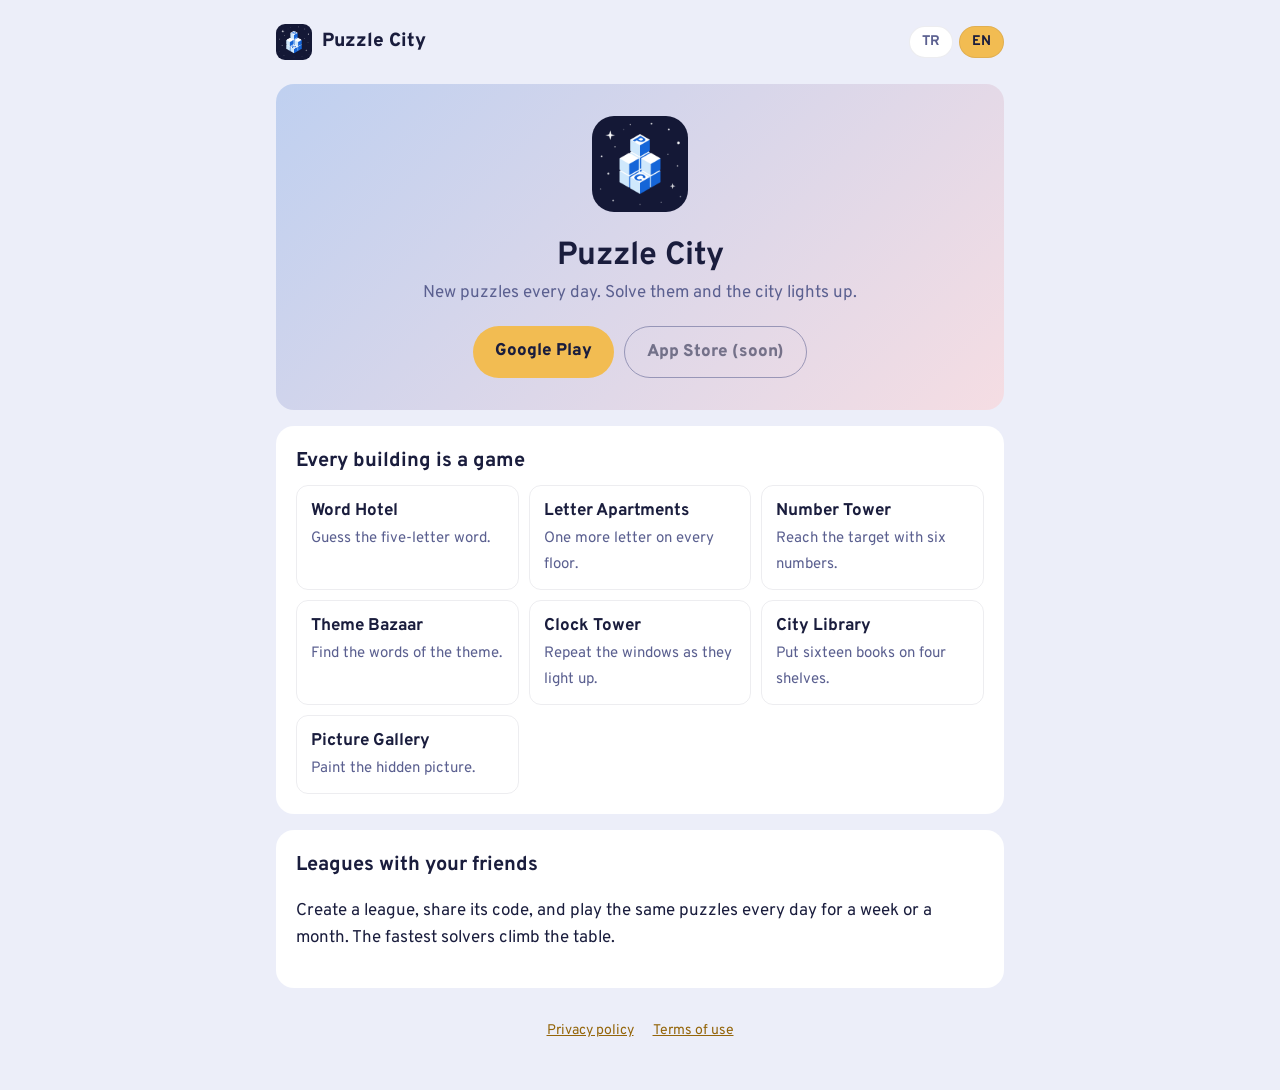
==== index.html @ c21155b1 "Puzzle City website Co-Authored-By: Claude Fable 5.1 <noreply@anthropic.com>" ====
<!doctype html>
<html lang="en" data-lang="en"
      data-title-en="Puzzle City - Daily Puzzle and Leagues"
      data-title-tr="Bulmaca Şehri - Günlük Bulmaca ve Ligler">
<head>
  <meta charset="utf-8">
  <meta name="viewport" content="width=device-width, initial-scale=1">
  <title>Puzzle City - Daily Puzzle and Leagues</title>
  <meta name="description" content="Daily word and number puzzles in a city that lights up as you solve them, with leagues for you and your friends.">
  <link rel="icon" href="/assets/app_icon.png">
  <link rel="preconnect" href="https://fonts.googleapis.com">
  <link rel="preconnect" href="https://fonts.gstatic.com" crossorigin>
  <link href="https://fonts.googleapis.com/css2?family=Overpass:wght@400;700;800;900&display=swap" rel="stylesheet">
  <link rel="stylesheet" href="/assets/style.css">
  <script src="/assets/lang.js"></script>
</head>
<body>
  <div class="page">
    <div class="topbar">
      <a class="brand" href="/">
        <img src="/assets/app_icon.png" alt="">
        <span lang="en">Puzzle City</span><span lang="tr">Bulmaca Şehri</span>
      </a>
      <div class="lang-switch">
        <button type="button" data-set-lang="tr">TR</button>
        <button type="button" data-set-lang="en">EN</button>
      </div>
    </div>

    <section class="hero">
      <img src="/assets/app_icon.png" alt="">
      <h1 lang="en">Puzzle City</h1>
      <h1 lang="tr">Bulmaca Şehri</h1>
      <p lang="en">New puzzles every day. Solve them and the city lights up.</p>
      <p lang="tr">Her gün yeni bulmacalar. Çözdükçe şehrin ışıkları yanar.</p>
      <div class="stores">
        <a class="button" href="https://play.google.com/store/apps/details?id=com.alb.puzzlecity">Google Play</a>
        <a class="button secondary" aria-disabled="true">
          <span lang="en">App Store (soon)</span><span lang="tr">App Store (yakında)</span>
        </a>
      </div>
    </section>

    <section class="card">
      <h2 lang="en">Every building is a game</h2>
      <h2 lang="tr">Her bina bir oyun</h2>
      <ul class="buildings">
        <li lang="en"><strong>Word Hotel</strong><span>Guess the five-letter word.</span></li>
        <li lang="tr"><strong>Kelime Oteli</strong><span>Beş harfli kelimeyi bul.</span></li>
        <li lang="en"><strong>Letter Apartments</strong><span>One more letter on every floor.</span></li>
        <li lang="tr"><strong>Harf Apartmanı</strong><span>Her katta bir harf daha.</span></li>
        <li lang="en"><strong>Number Tower</strong><span>Reach the target with six numbers.</span></li>
        <li lang="tr"><strong>Sayı Kulesi</strong><span>Altı sayıyla hedefe ulaş.</span></li>
        <li lang="en"><strong>Theme Bazaar</strong><span>Find the words of the theme.</span></li>
        <li lang="tr"><strong>Tema Çarşısı</strong><span>Temanın kelimelerini bul.</span></li>
        <li lang="en"><strong>Clock Tower</strong><span>Repeat the windows as they light up.</span></li>
        <li lang="tr"><strong>Saat Kulesi</strong><span>Yanan pencereleri sırayla tekrarla.</span></li>
        <li lang="en"><strong>City Library</strong><span>Put sixteen books on four shelves.</span></li>
        <li lang="tr"><strong>Şehir Kütüphanesi</strong><span>On altı kitabı dört rafa diz.</span></li>
        <li lang="en"><strong>Picture Gallery</strong><span>Paint the hidden picture.</span></li>
        <li lang="tr"><strong>Resim Galerisi</strong><span>Gizli resmi boya.</span></li>
      </ul>
    </section>

    <section class="card">
      <h2 lang="en">Leagues with your friends</h2>
      <h2 lang="tr">Arkadaşlarınla ligler</h2>
      <p lang="en">Create a league, share its code, and play the same puzzles every day for a week or a month. The fastest solvers climb the table.</p>
      <p lang="tr">Bir lig kur, kodunu paylaş; bir hafta ya da bir ay boyunca her gün aynı bulmacaları oynayın. En hızlı çözen sıralamada yükselir.</p>
    </section>

    <footer>
      <a href="/privacy/"><span lang="en">Privacy policy</span><span lang="tr">Gizlilik politikası</span></a>
      <a href="/terms/"><span lang="en">Terms of use</span><span lang="tr">Kullanım koşulları</span></a>
    </footer>
  </div>
</body>
</html>
---- assets/style.css ----
/* Puzzle City site: the app's "Alacakaranlık" palette. Night by default,
   day when the device prefers light. */
:root {
  --background: #12152b;
  --surface: #1c2042;
  --ink: #f2efff;
  --ink-muted: #a7a4cc;
  --outline: rgba(255, 255, 255, 0.08);
  --accent: #c3ccEB;
  --on-accent: #1b1530;
  --accent-ink: #c3ccEB;
  --sky-top: #141836;
  --sky-bottom: #4a3466;
  --window-on: #c3ccEB;
  --radius: 18px;
}

@media (prefers-color-scheme: light) {
  :root {
    --background: #eceef9;
    --surface: #ffffff;
    --ink: #1a1d3d;
    --ink-muted: #5b6090;
    --outline: rgba(26, 29, 61, 0.08);
    --accent: #f2bc52;
    --on-accent: #1a1d3d;
    --accent-ink: #94650a;
    --sky-top: #bfd0f0;
    --sky-bottom: #f5dde3;
    --window-on: #f7c766;
  }
}

* { box-sizing: border-box; }

html { -webkit-text-size-adjust: 100%; }

body {
  margin: 0;
  background: var(--background);
  color: var(--ink);
  font-family: "Overpass", system-ui, -apple-system, "Segoe UI", sans-serif;
  font-size: 17px;
  line-height: 1.55;
}

/* Only the chosen language shows; both are in the page for readers
   without JavaScript. */
html[data-lang="tr"] [lang="en"]:not(html),
html[data-lang="en"] [lang="tr"]:not(html) { display: none; }

a { color: var(--accent-ink); }

.page {
  max-width: 760px;
  margin: 0 auto;
  padding: 24px 16px 48px;
}

.topbar {
  display: flex;
  align-items: center;
  justify-content: space-between;
  gap: 12px;
  margin-bottom: 24px;
}

.brand {
  display: flex;
  align-items: center;
  gap: 10px;
  color: var(--ink);
  text-decoration: none;
  font-weight: 800;
  font-size: 19px;
}

.brand img { width: 36px; height: 36px; border-radius: 9px; }

.lang-switch { display: flex; gap: 6px; }

.lang-switch button {
  font: inherit;
  font-size: 14px;
  font-weight: 700;
  padding: 4px 12px;
  border-radius: 999px;
  border: 1px solid var(--outline);
  background: var(--surface);
  color: var(--ink-muted);
  cursor: pointer;
}

.lang-switch button[aria-pressed="true"] {
  background: var(--accent);
  color: var(--on-accent);
}

.hero {
  padding: 32px 24px;
  border-radius: var(--radius);
  background: linear-gradient(135deg, var(--sky-top), var(--sky-bottom));
  text-align: center;
}

.hero img { width: 96px; height: 96px; border-radius: 22px; }

.hero h1 { margin: 16px 0 4px; font-size: 32px; line-height: 1.2; }

.hero p { margin: 0; color: var(--ink-muted); }

.card {
  margin-top: 16px;
  padding: 20px;
  border-radius: var(--radius);
  background: var(--surface);
}

.card h2 { margin: 0 0 8px; font-size: 20px; }

.buildings {
  display: grid;
  grid-template-columns: repeat(auto-fit, minmax(200px, 1fr));
  gap: 10px;
  margin: 0;
  padding: 0;
  list-style: none;
}

.buildings li {
  padding: 12px 14px;
  border-radius: 12px;
  border: 1px solid var(--outline);
}

.buildings strong { display: block; }

.buildings span { color: var(--ink-muted); font-size: 15px; }

.stores {
  display: flex;
  flex-wrap: wrap;
  gap: 10px;
  justify-content: center;
  margin-top: 20px;
}

.button {
  display: inline-block;
  padding: 12px 22px;
  border-radius: 999px;
  background: var(--accent);
  color: var(--on-accent);
  font-weight: 800;
  text-decoration: none;
}

.button.secondary {
  background: transparent;
  color: var(--ink);
  border: 1px solid var(--ink-muted);
}

.button[aria-disabled="true"] { opacity: 0.55; pointer-events: none; }

.code {
  font-size: 44px;
  font-weight: 900;
  letter-spacing: 10px;
  margin: 8px 0;
  overflow-wrap: anywhere;
}

.legal h1 { font-size: 28px; margin: 0 0 4px; }

.legal h2 { font-size: 19px; margin: 28px 0 6px; }

.legal .updated { color: var(--ink-muted); margin: 0 0 16px; }

.legal ul { padding-left: 22px; }

footer {
  margin-top: 32px;
  color: var(--ink-muted);
  font-size: 14px;
  text-align: center;
}

footer a { margin: 0 8px; }
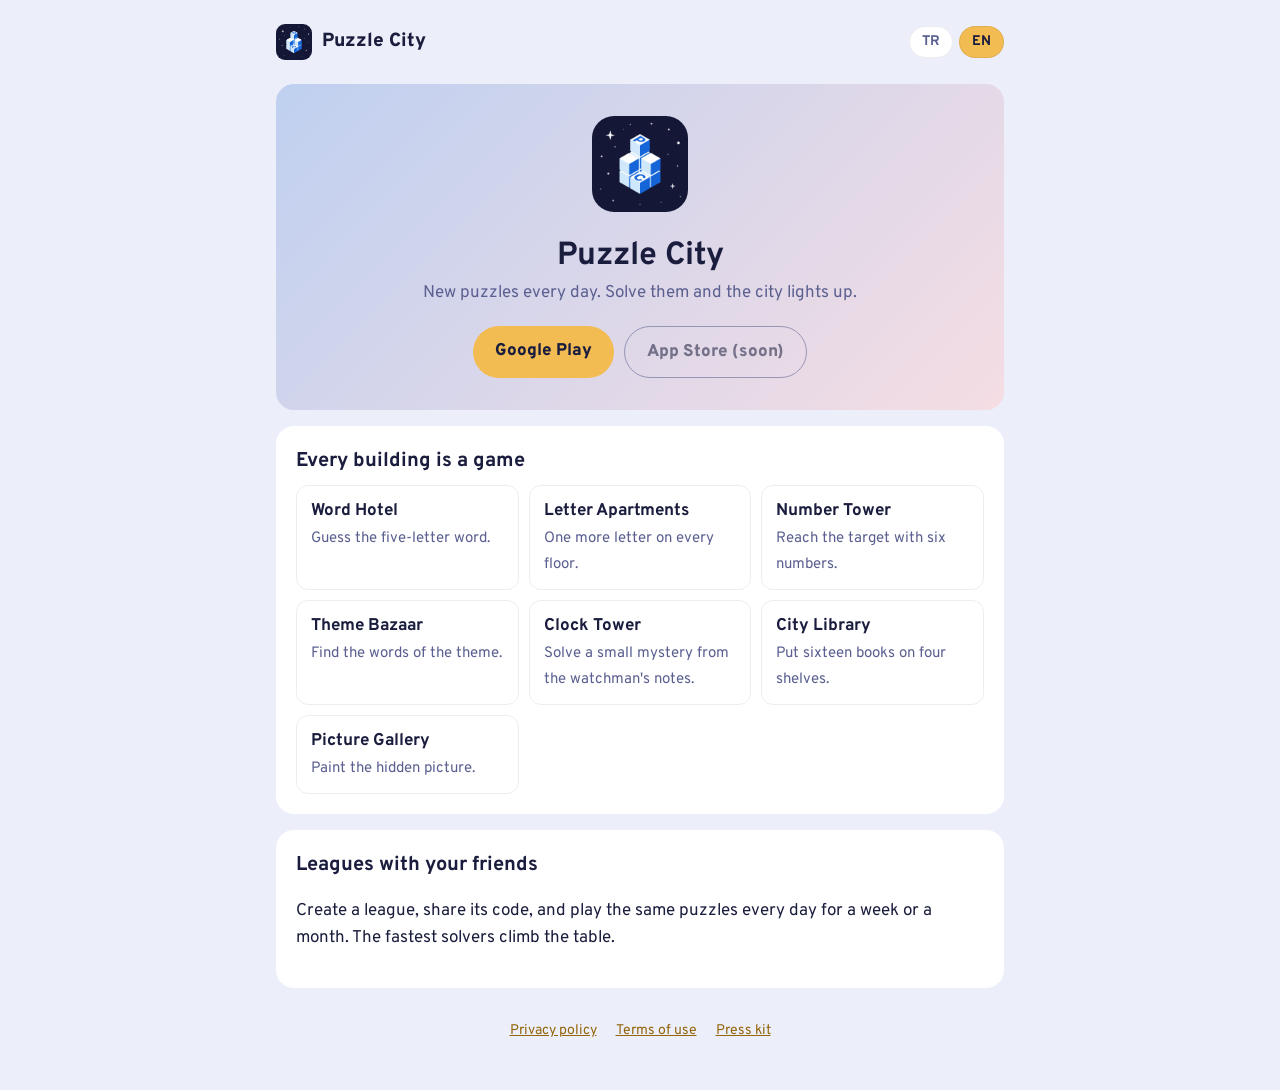
==== commit 7ddd221d: "Press kit page; Clock Tower is now the logic puzzle Co-Authored-By: Claude Opus 5.5 <noreply@anthrop" ====
--- a/index.html
+++ b/index.html
@@ -53,8 +53,8 @@
         <li lang="tr"><strong>Sayı Kulesi</strong><span>Altı sayıyla hedefe ulaş.</span></li>
         <li lang="en"><strong>Theme Bazaar</strong><span>Find the words of the theme.</span></li>
         <li lang="tr"><strong>Tema Çarşısı</strong><span>Temanın kelimelerini bul.</span></li>
-        <li lang="en"><strong>Clock Tower</strong><span>Repeat the windows as they light up.</span></li>
-        <li lang="tr"><strong>Saat Kulesi</strong><span>Yanan pencereleri sırayla tekrarla.</span></li>
+        <li lang="en"><strong>Clock Tower</strong><span>Solve a small mystery from the watchman's notes.</span></li>
+        <li lang="tr"><strong>Saat Kulesi</strong><span>Bekçinin notlarından küçük bir gizemi çöz.</span></li>
         <li lang="en"><strong>City Library</strong><span>Put sixteen books on four shelves.</span></li>
         <li lang="tr"><strong>Şehir Kütüphanesi</strong><span>On altı kitabı dört rafa diz.</span></li>
         <li lang="en"><strong>Picture Gallery</strong><span>Paint the hidden picture.</span></li>
@@ -72,6 +72,7 @@
     <footer>
       <a href="/privacy/"><span lang="en">Privacy policy</span><span lang="tr">Gizlilik politikası</span></a>
       <a href="/terms/"><span lang="en">Terms of use</span><span lang="tr">Kullanım koşulları</span></a>
+      <a href="/press/"><span lang="en">Press kit</span><span lang="tr">Basın kiti</span></a>
     </footer>
   </div>
 </body>
--- a/assets/style.css
+++ b/assets/style.css
@@ -177,7 +177,54 @@
 
 .legal .updated { color: var(--ink-muted); margin: 0 0 16px; }
 
-.legal ul { padding-left: 22px; }
+.legal ul, .legal ol { padding-left: 22px; }
+
+.card h1 { margin: 0 0 8px; font-size: 28px; line-height: 1.2; }
+
+/* Press kit */
+.city-video {
+  display: block;
+  width: 100%;
+  aspect-ratio: 3 / 2;
+  border-radius: var(--radius);
+  background: var(--surface);
+}
+
+.facts {
+  display: grid;
+  grid-template-columns: max-content 1fr;
+  gap: 6px 16px;
+  margin: 0;
+}
+
+.facts dt { color: var(--ink-muted); }
+
+.facts dd { margin: 0; }
+
+.shots {
+  display: flex;
+  gap: 10px;
+  overflow-x: auto;
+  padding-bottom: 6px;
+}
+
+.shots img {
+  flex: 0 0 auto;
+  width: 160px;
+  height: auto;
+  border-radius: 14px;
+}
+
+@media (min-width: 700px) {
+  .shots img { flex: 1 1 0; width: auto; min-width: 0; }
+}
+
+.downloads { margin: 0; padding-left: 22px; }
+
+@media (max-width: 480px) {
+  .facts { grid-template-columns: 1fr; gap: 0; }
+  .facts dd { margin-bottom: 8px; }
+}
 
 footer {
   margin-top: 32px;
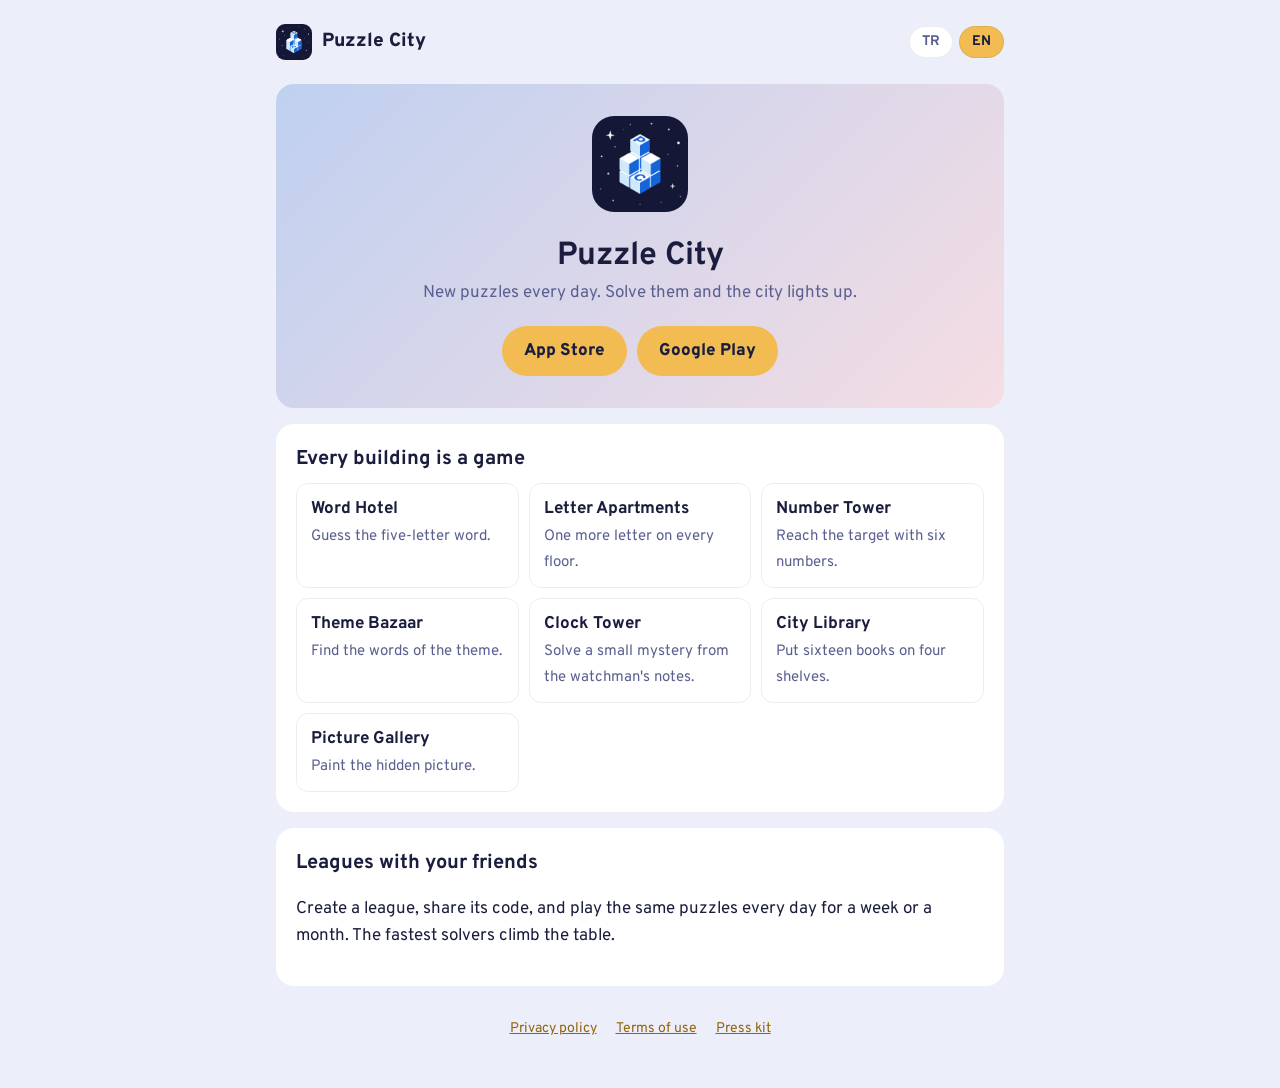
==== commit e1e61a43: "App Store link Co-Authored-By: Claude Opus 5.5 <noreply@anthropic.com>" ====
--- a/index.html
+++ b/index.html
@@ -11,7 +11,7 @@
   <link rel="preconnect" href="https://fonts.googleapis.com">
   <link rel="preconnect" href="https://fonts.gstatic.com" crossorigin>
   <link href="https://fonts.googleapis.com/css2?family=Overpass:wght@400;700;800;900&display=swap" rel="stylesheet">
-  <link rel="stylesheet" href="/assets/style.css">
+  <link rel="stylesheet" href="/assets/style.css?v=2">
   <script src="/assets/lang.js"></script>
 </head>
 <body>
@@ -34,10 +34,8 @@
       <p lang="en">New puzzles every day. Solve them and the city lights up.</p>
       <p lang="tr">Her gün yeni bulmacalar. Çözdükçe şehrin ışıkları yanar.</p>
       <div class="stores">
+        <a class="button" href="https://apps.apple.com/app/id6822248218">App Store</a>
         <a class="button" href="https://play.google.com/store/apps/details?id=com.alb.puzzlecity">Google Play</a>
-        <a class="button secondary" aria-disabled="true">
-          <span lang="en">App Store (soon)</span><span lang="tr">App Store (yakında)</span>
-        </a>
       </div>
     </section>
 
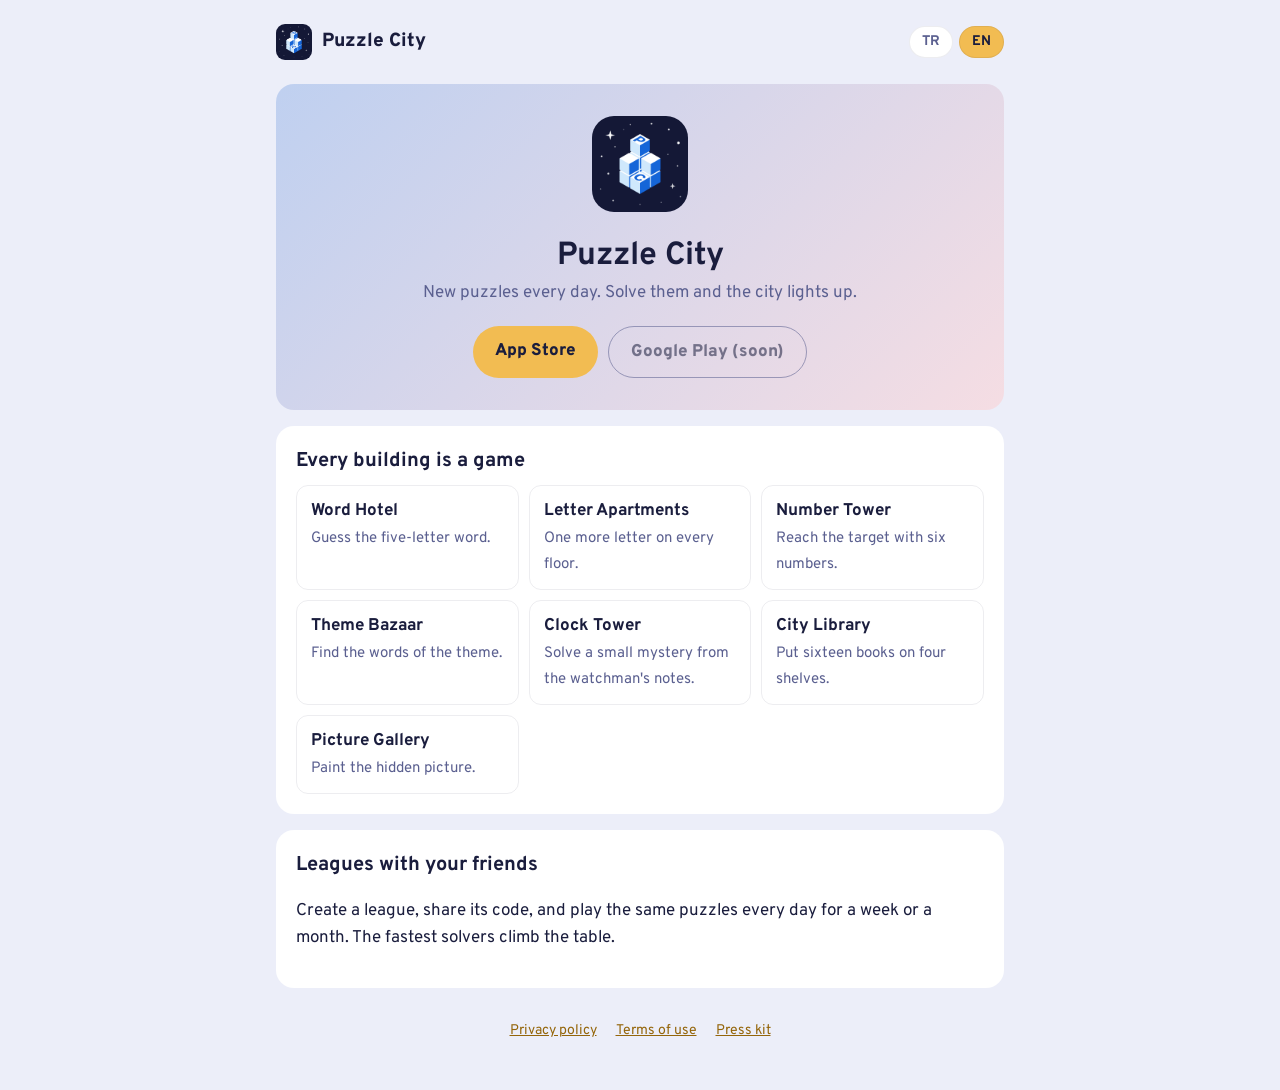
==== commit b0fde3af: "Google Play: soon Co-Authored-By: Claude Opus 5.5 <noreply@anthropic.com>" ====
--- a/index.html
+++ b/index.html
@@ -35,7 +35,9 @@
       <p lang="tr">Her gün yeni bulmacalar. Çözdükçe şehrin ışıkları yanar.</p>
       <div class="stores">
         <a class="button" href="https://apps.apple.com/app/id6822248218">App Store</a>
-        <a class="button" href="https://play.google.com/store/apps/details?id=com.alb.puzzlecity">Google Play</a>
+        <a class="button secondary" aria-disabled="true">
+          <span lang="en">Google Play (soon)</span><span lang="tr">Google Play (yakında)</span>
+        </a>
       </div>
     </section>
 
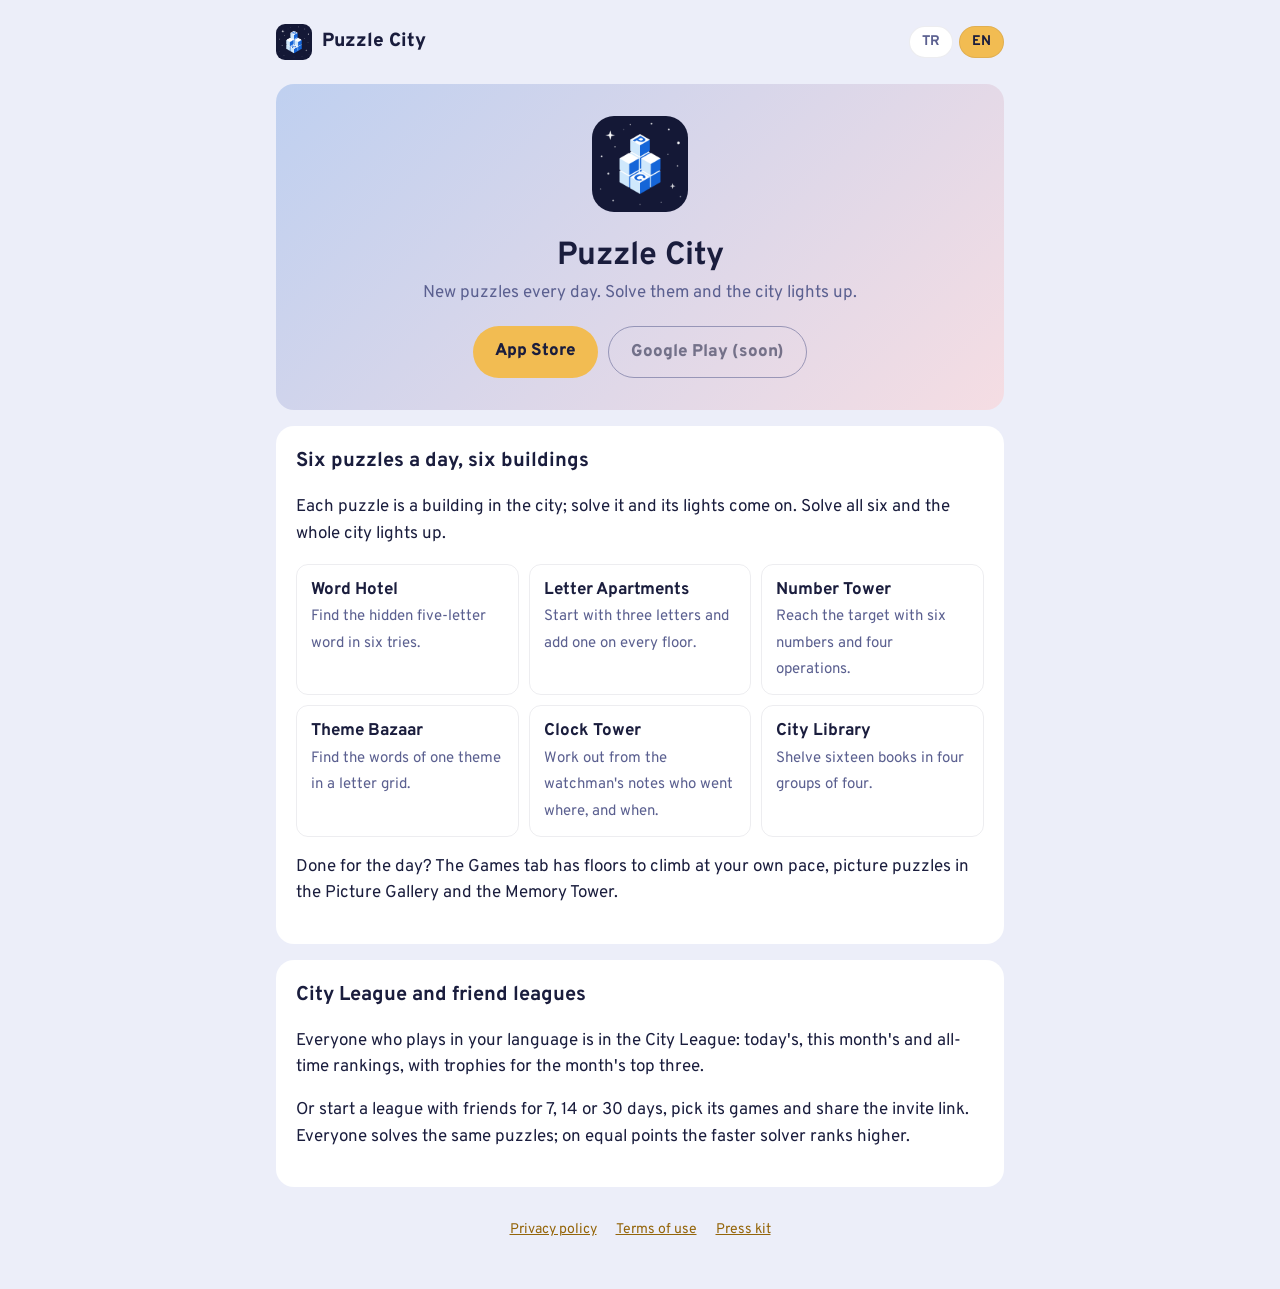
==== commit 682e9862: "Home: six daily games and the City League; press kit: App Store screenshots Co-Authored-By: Claude O" ====
--- a/index.html
+++ b/index.html
@@ -11,7 +11,7 @@
   <link rel="preconnect" href="https://fonts.googleapis.com">
   <link rel="preconnect" href="https://fonts.gstatic.com" crossorigin>
   <link href="https://fonts.googleapis.com/css2?family=Overpass:wght@400;700;800;900&display=swap" rel="stylesheet">
-  <link rel="stylesheet" href="/assets/style.css?v=2">
+  <link rel="stylesheet" href="/assets/style.css?v=3">
   <script src="/assets/lang.js"></script>
 </head>
 <body>
@@ -42,31 +42,35 @@
     </section>
 
     <section class="card">
-      <h2 lang="en">Every building is a game</h2>
-      <h2 lang="tr">Her bina bir oyun</h2>
+      <h2 lang="en">Six puzzles a day, six buildings</h2>
+      <h2 lang="tr">Günde altı bulmaca, altı bina</h2>
+      <p lang="en">Each puzzle is a building in the city; solve it and its lights come on. Solve all six and the whole city lights up.</p>
+      <p lang="tr">Her bulmaca şehirdeki bir bina; çözdükçe binanın ışıkları yanar. Altısını da çöz, bütün şehir aydınlansın.</p>
       <ul class="buildings">
-        <li lang="en"><strong>Word Hotel</strong><span>Guess the five-letter word.</span></li>
-        <li lang="tr"><strong>Kelime Oteli</strong><span>Beş harfli kelimeyi bul.</span></li>
-        <li lang="en"><strong>Letter Apartments</strong><span>One more letter on every floor.</span></li>
-        <li lang="tr"><strong>Harf Apartmanı</strong><span>Her katta bir harf daha.</span></li>
-        <li lang="en"><strong>Number Tower</strong><span>Reach the target with six numbers.</span></li>
-        <li lang="tr"><strong>Sayı Kulesi</strong><span>Altı sayıyla hedefe ulaş.</span></li>
-        <li lang="en"><strong>Theme Bazaar</strong><span>Find the words of the theme.</span></li>
-        <li lang="tr"><strong>Tema Çarşısı</strong><span>Temanın kelimelerini bul.</span></li>
-        <li lang="en"><strong>Clock Tower</strong><span>Solve a small mystery from the watchman's notes.</span></li>
-        <li lang="tr"><strong>Saat Kulesi</strong><span>Bekçinin notlarından küçük bir gizemi çöz.</span></li>
-        <li lang="en"><strong>City Library</strong><span>Put sixteen books on four shelves.</span></li>
-        <li lang="tr"><strong>Şehir Kütüphanesi</strong><span>On altı kitabı dört rafa diz.</span></li>
-        <li lang="en"><strong>Picture Gallery</strong><span>Paint the hidden picture.</span></li>
-        <li lang="tr"><strong>Resim Galerisi</strong><span>Gizli resmi boya.</span></li>
+        <li lang="en"><strong>Word Hotel</strong><span>Find the hidden five-letter word in six tries.</span></li>
+        <li lang="tr"><strong>Kelime Oteli</strong><span>Beş harfli gizli kelimeyi altı denemede bul.</span></li>
+        <li lang="en"><strong>Letter Apartments</strong><span>Start with three letters and add one on every floor.</span></li>
+        <li lang="tr"><strong>Harf Apartmanı</strong><span>Üç harfle başla, her katta bir harf ekle.</span></li>
+        <li lang="en"><strong>Number Tower</strong><span>Reach the target with six numbers and four operations.</span></li>
+        <li lang="tr"><strong>Sayı Kulesi</strong><span>Altı sayı ve dört işlemle hedefe ulaş.</span></li>
+        <li lang="en"><strong>Theme Bazaar</strong><span>Find the words of one theme in a letter grid.</span></li>
+        <li lang="tr"><strong>Tema Çarşısı</strong><span>Harf ızgarasında bir temanın kelimelerini bul.</span></li>
+        <li lang="en"><strong>Clock Tower</strong><span>Work out from the watchman's notes who went where, and when.</span></li>
+        <li lang="tr"><strong>Saat Kulesi</strong><span>Bekçinin notlarından kimin ne zaman nereye gittiğini çıkar.</span></li>
+        <li lang="en"><strong>City Library</strong><span>Shelve sixteen books in four groups of four.</span></li>
+        <li lang="tr"><strong>Şehir Kütüphanesi</strong><span>On altı kitabı dörder dörder raflara diz.</span></li>
       </ul>
+      <p lang="en">Done for the day? The Games tab has floors to climb at your own pace, picture puzzles in the Picture Gallery and the Memory Tower.</p>
+      <p lang="tr">Günün bulmacaları bitti mi? Oyunlar sekmesinde kendi hızında çıkacağın katlar, Resim Galerisi'nde resim bulmacaları ve Hafıza Kulesi var.</p>
     </section>
 
     <section class="card">
-      <h2 lang="en">Leagues with your friends</h2>
-      <h2 lang="tr">Arkadaşlarınla ligler</h2>
-      <p lang="en">Create a league, share its code, and play the same puzzles every day for a week or a month. The fastest solvers climb the table.</p>
-      <p lang="tr">Bir lig kur, kodunu paylaş; bir hafta ya da bir ay boyunca her gün aynı bulmacaları oynayın. En hızlı çözen sıralamada yükselir.</p>
+      <h2 lang="en">City League and friend leagues</h2>
+      <h2 lang="tr">Şehir Ligi ve arkadaş ligleri</h2>
+      <p lang="en">Everyone who plays in your language is in the City League: today's, this month's and all-time rankings, with trophies for the month's top three.</p>
+      <p lang="tr">Aynı dilde oynayan herkes Şehir Ligi'nde: günün, ayın ve tüm zamanların sıralaması; ayın ilk üçüne kupa.</p>
+      <p lang="en">Or start a league with friends for 7, 14 or 30 days, pick its games and share the invite link. Everyone solves the same puzzles; on equal points the faster solver ranks higher.</p>
+      <p lang="tr">Ya da arkadaşlarınla 7, 14 ya da 30 günlük bir lig kur, oyunlarını seç ve davet bağlantısını paylaş. Herkes aynı bulmacaları çözer; eşit puanda daha hızlı çözen öne geçer.</p>
     </section>
 
     <footer>
--- a/assets/style.css
+++ b/assets/style.css
@@ -208,15 +208,13 @@
   padding-bottom: 6px;
 }
 
+.shots a { flex: 0 0 auto; }
+
 .shots img {
-  flex: 0 0 auto;
+  display: block;
   width: 160px;
   height: auto;
   border-radius: 14px;
-}
-
-@media (min-width: 700px) {
-  .shots img { flex: 1 1 0; width: auto; min-width: 0; }
 }
 
 .downloads { margin: 0; padding-left: 22px; }
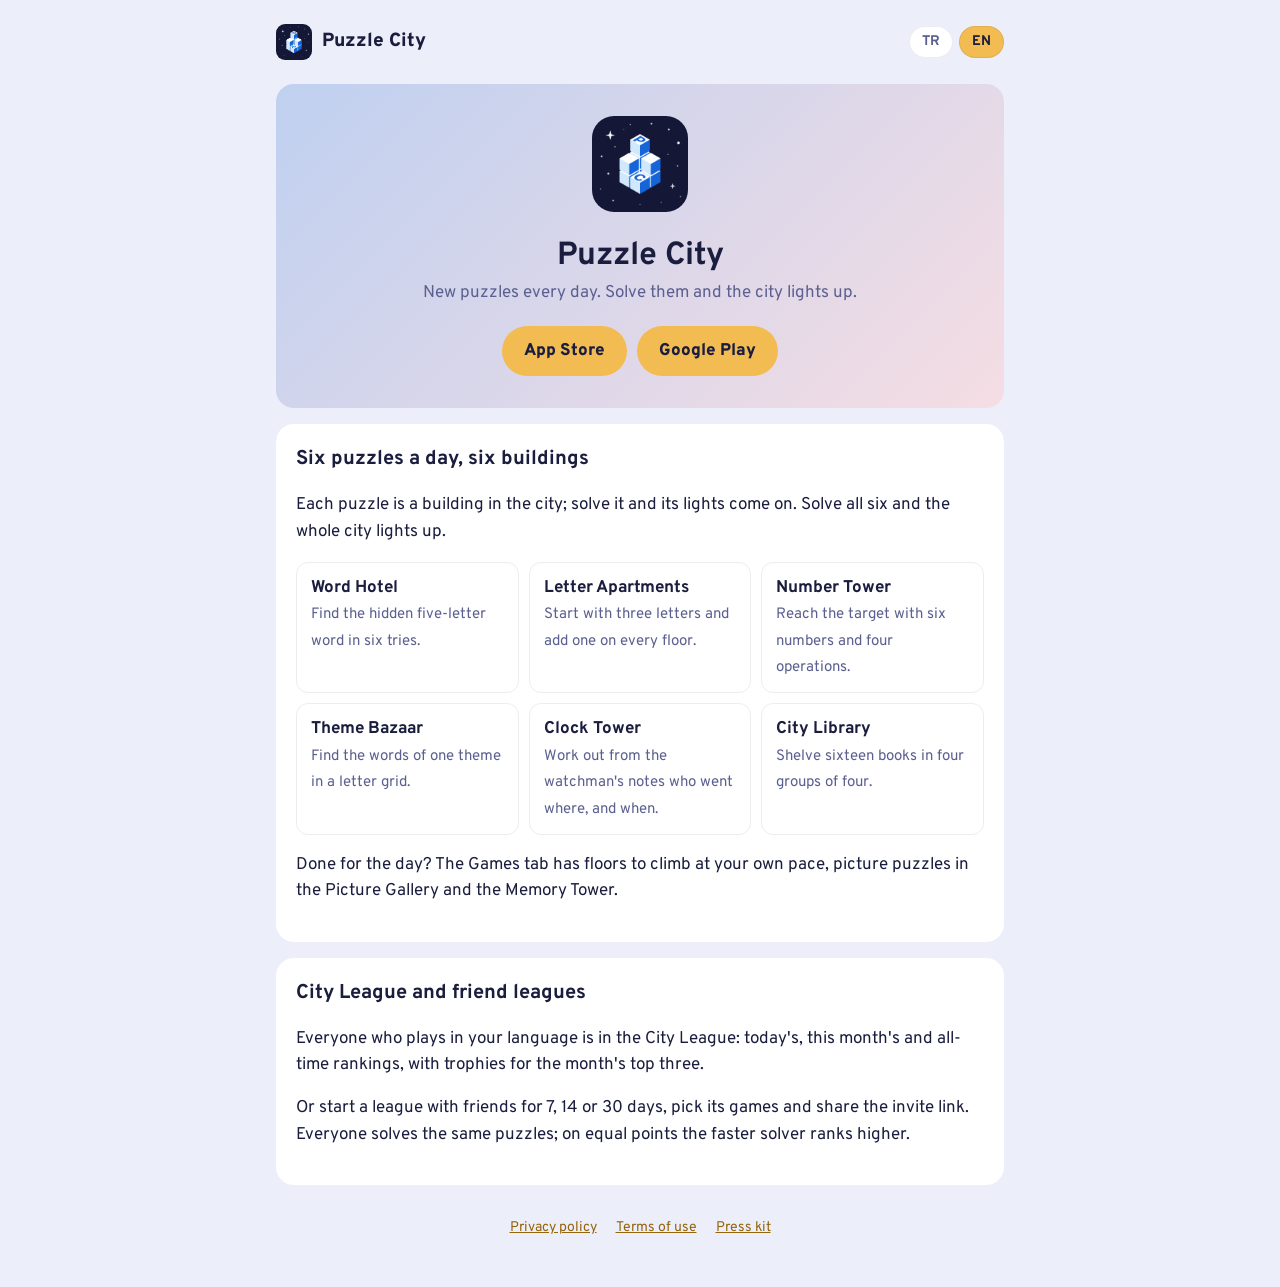
==== commit 30d9340a: "Google Play link Co-Authored-By: Claude Opus 5.5 <noreply@anthropic.com>" ====
--- a/index.html
+++ b/index.html
@@ -35,9 +35,7 @@
       <p lang="tr">Her gün yeni bulmacalar. Çözdükçe şehrin ışıkları yanar.</p>
       <div class="stores">
         <a class="button" href="https://apps.apple.com/app/id6822248218">App Store</a>
-        <a class="button secondary" aria-disabled="true">
-          <span lang="en">Google Play (soon)</span><span lang="tr">Google Play (yakında)</span>
-        </a>
+        <a class="button" href="https://play.google.com/store/apps/details?id=com.alb.puzzlecity">Google Play</a>
       </div>
     </section>
 
